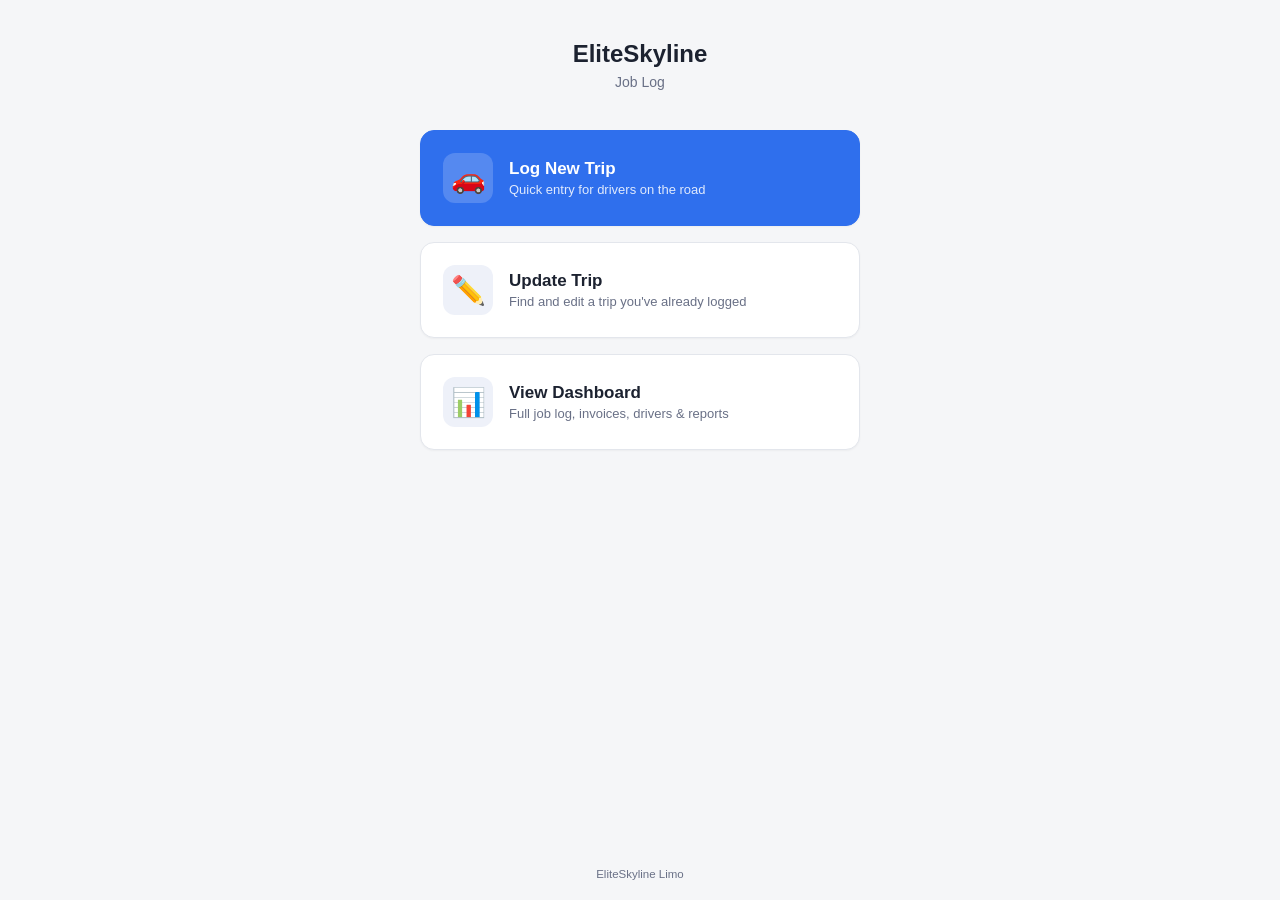
==== index.html @ 50b982e9 "Initial commit: EliteSkyline job log app with Supabase backend Static job-log dashboard for a limous" ====
<!DOCTYPE html>
<html lang="en">
<head>
<meta charset="UTF-8">
<meta name="viewport" content="width=device-width, initial-scale=1.0, maximum-scale=1">
<title>EliteSkyline — Job Log</title>
<style>
  :root{ --bg:#f5f6f8; --panel:#ffffff; --ink:#1c2230; --muted:#697086; --line:#e3e6ec; --accent:#2f6fed; --accent-ink:#ffffff; --radius:14px; }
  *{box-sizing:border-box;}
  body{margin:0;font-family:-apple-system,BlinkMacSystemFont,"Segoe UI",Roboto,Helvetica,Arial,sans-serif;background:var(--bg);color:var(--ink);min-height:100vh;display:flex;flex-direction:column;}
  header{padding:40px 20px 20px;text-align:center;}
  header h1{font-size:24px;margin:0;font-weight:700;}
  header .sub{font-size:14px;color:var(--muted);margin-top:6px;}
  main{flex:1;padding:20px;max-width:480px;margin:0 auto;width:100%;display:flex;flex-direction:column;gap:16px;}
  a.card{display:flex;align-items:center;gap:16px;background:var(--panel);border:1px solid var(--line);border-radius:var(--radius);padding:22px;text-decoration:none;color:var(--ink);box-shadow:0 1px 2px rgba(20,24,34,.04);}
  a.card:active{filter:brightness(0.97);}
  a.card .icon{font-size:28px;flex:0 0 auto;width:50px;height:50px;border-radius:12px;background:#eef1f9;display:flex;align-items:center;justify-content:center;}
  a.card .text h2{font-size:17px;margin:0 0 3px;font-weight:700;}
  a.card .text p{font-size:13px;color:var(--muted);margin:0;}
  a.card.primary{background:var(--accent);border-color:var(--accent);}
  a.card.primary .icon{background:rgba(255,255,255,.18);}
  a.card.primary .text h2{color:var(--accent-ink);}
  a.card.primary .text p{color:rgba(255,255,255,.85);}
  footer{text-align:center;color:var(--muted);font-size:11.5px;padding:20px;}
</style>
</head>
<body>

<header>
  <h1>EliteSkyline</h1>
  <div class="sub">Job Log</div>
</header>

<main>
  <a class="card primary" href="/log">
    <div class="icon">🚗</div>
    <div class="text">
      <h2>Log New Trip</h2>
      <p>Quick entry for drivers on the road</p>
    </div>
  </a>

  <a class="card" href="/update">
    <div class="icon">✏️</div>
    <div class="text">
      <h2>Update Trip</h2>
      <p>Find and edit a trip you've already logged</p>
    </div>
  </a>

  <a class="card" href="/dashboard">
    <div class="icon">📊</div>
    <div class="text">
      <h2>View Dashboard</h2>
      <p>Full job log, invoices, drivers &amp; reports</p>
    </div>
  </a>
</main>

<footer>EliteSkyline Limo</footer>

</body>
</html>
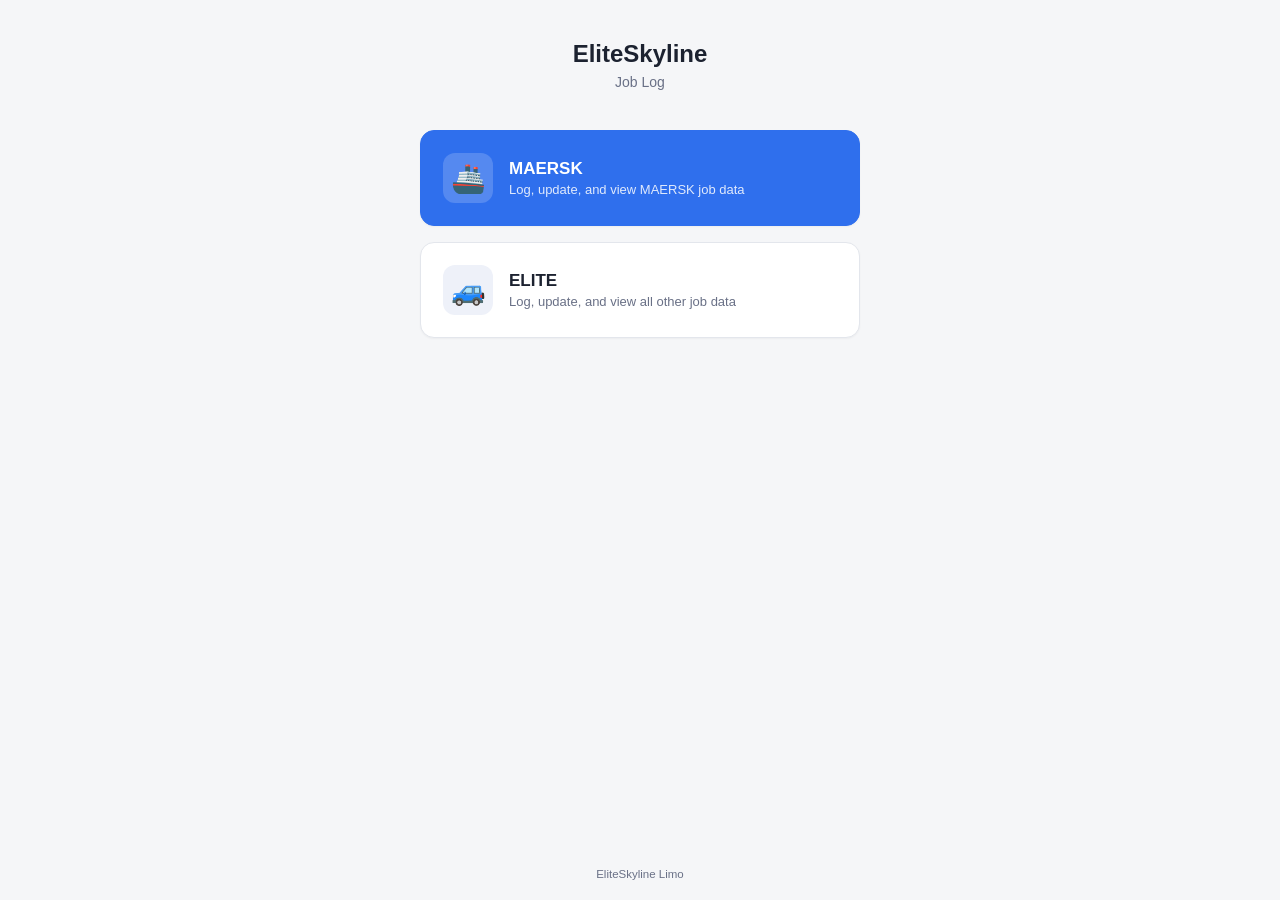
==== commit 410ea294: "Rename Non-MAERSK label to ELITE" ====
--- a/index.html
+++ b/index.html
@@ -32,27 +32,19 @@
 </header>
 
 <main>
-  <a class="card primary" href="/log">
-    <div class="icon">🚗</div>
+  <a class="card primary" href="/workspace?ws=maersk">
+    <div class="icon">🚢</div>
     <div class="text">
-      <h2>Log New Trip</h2>
-      <p>Quick entry for drivers on the road</p>
+      <h2>MAERSK</h2>
+      <p>Log, update, and view MAERSK job data</p>
     </div>
   </a>
 
-  <a class="card" href="/update">
-    <div class="icon">✏️</div>
+  <a class="card" href="/workspace?ws=nonmaersk">
+    <div class="icon">🚙</div>
     <div class="text">
-      <h2>Update Trip</h2>
-      <p>Find and edit a trip you've already logged</p>
-    </div>
-  </a>
-
-  <a class="card" href="/dashboard">
-    <div class="icon">📊</div>
-    <div class="text">
-      <h2>View Dashboard</h2>
-      <p>Full job log, invoices, drivers &amp; reports</p>
+      <h2>ELITE</h2>
+      <p>Log, update, and view all other job data</p>
     </div>
   </a>
 </main>
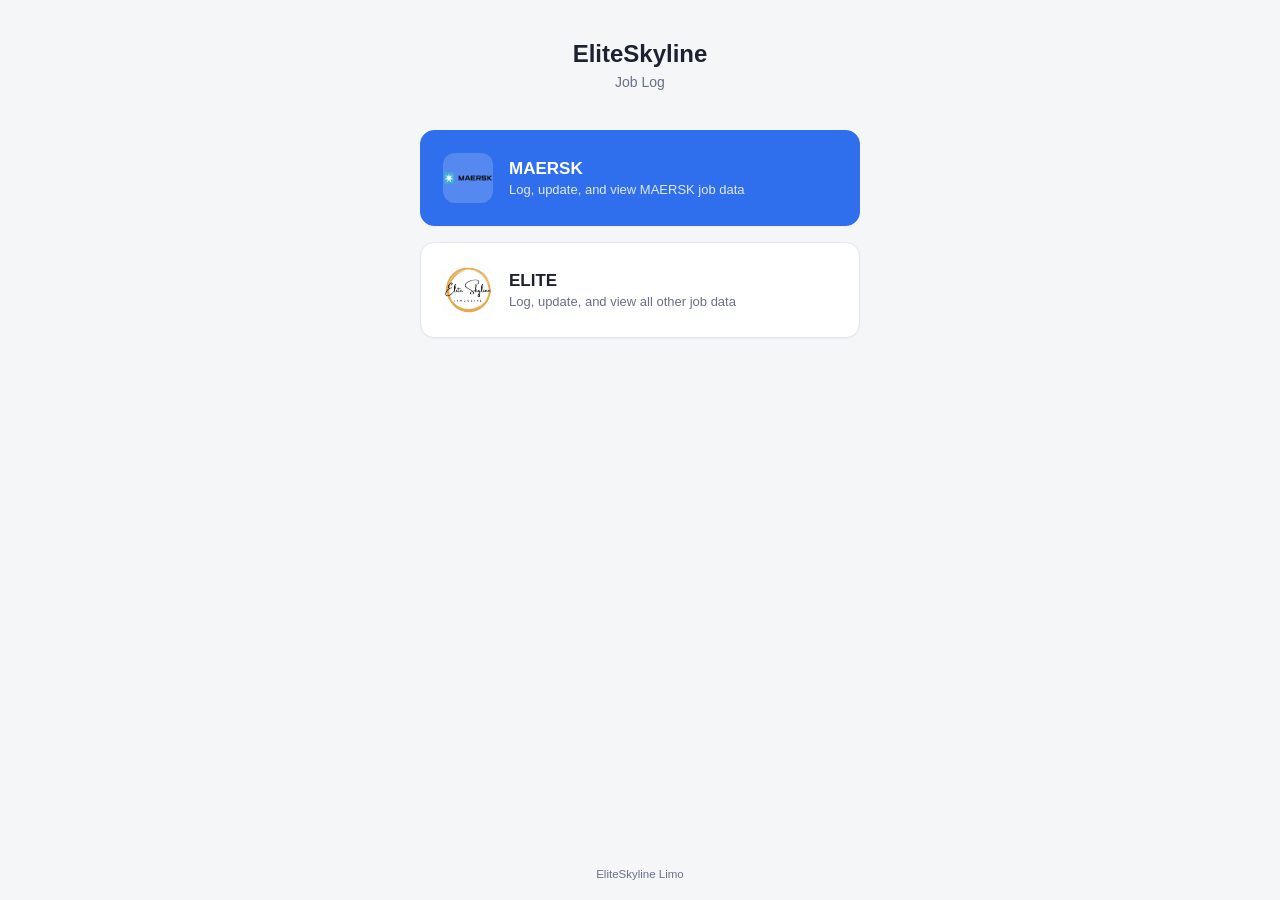
==== commit cec36eff: "Use real MAERSK and Elite Skyline logos on homepage cards" ====
--- a/index.html
+++ b/index.html
@@ -14,7 +14,8 @@
   main{flex:1;padding:20px;max-width:480px;margin:0 auto;width:100%;display:flex;flex-direction:column;gap:16px;}
   a.card{display:flex;align-items:center;gap:16px;background:var(--panel);border:1px solid var(--line);border-radius:var(--radius);padding:22px;text-decoration:none;color:var(--ink);box-shadow:0 1px 2px rgba(20,24,34,.04);}
   a.card:active{filter:brightness(0.97);}
-  a.card .icon{font-size:28px;flex:0 0 auto;width:50px;height:50px;border-radius:12px;background:#eef1f9;display:flex;align-items:center;justify-content:center;}
+  a.card .icon{font-size:28px;flex:0 0 auto;width:50px;height:50px;border-radius:12px;background:#eef1f9;display:flex;align-items:center;justify-content:center;overflow:hidden;}
+  a.card .icon img{width:100%;height:100%;object-fit:contain;}
   a.card .text h2{font-size:17px;margin:0 0 3px;font-weight:700;}
   a.card .text p{font-size:13px;color:var(--muted);margin:0;}
   a.card.primary{background:var(--accent);border-color:var(--accent);}
@@ -33,7 +34,7 @@
 
 <main>
   <a class="card primary" href="/workspace?ws=maersk">
-    <div class="icon">🚢</div>
+    <div class="icon"><img src="assets/maersk-logo.png" alt="MAERSK"></div>
     <div class="text">
       <h2>MAERSK</h2>
       <p>Log, update, and view MAERSK job data</p>
@@ -41,7 +42,7 @@
   </a>
 
   <a class="card" href="/workspace?ws=nonmaersk">
-    <div class="icon">🚙</div>
+    <div class="icon"><img src="assets/logo.png" alt="ELITE"></div>
     <div class="text">
       <h2>ELITE</h2>
       <p>Log, update, and view all other job data</p>
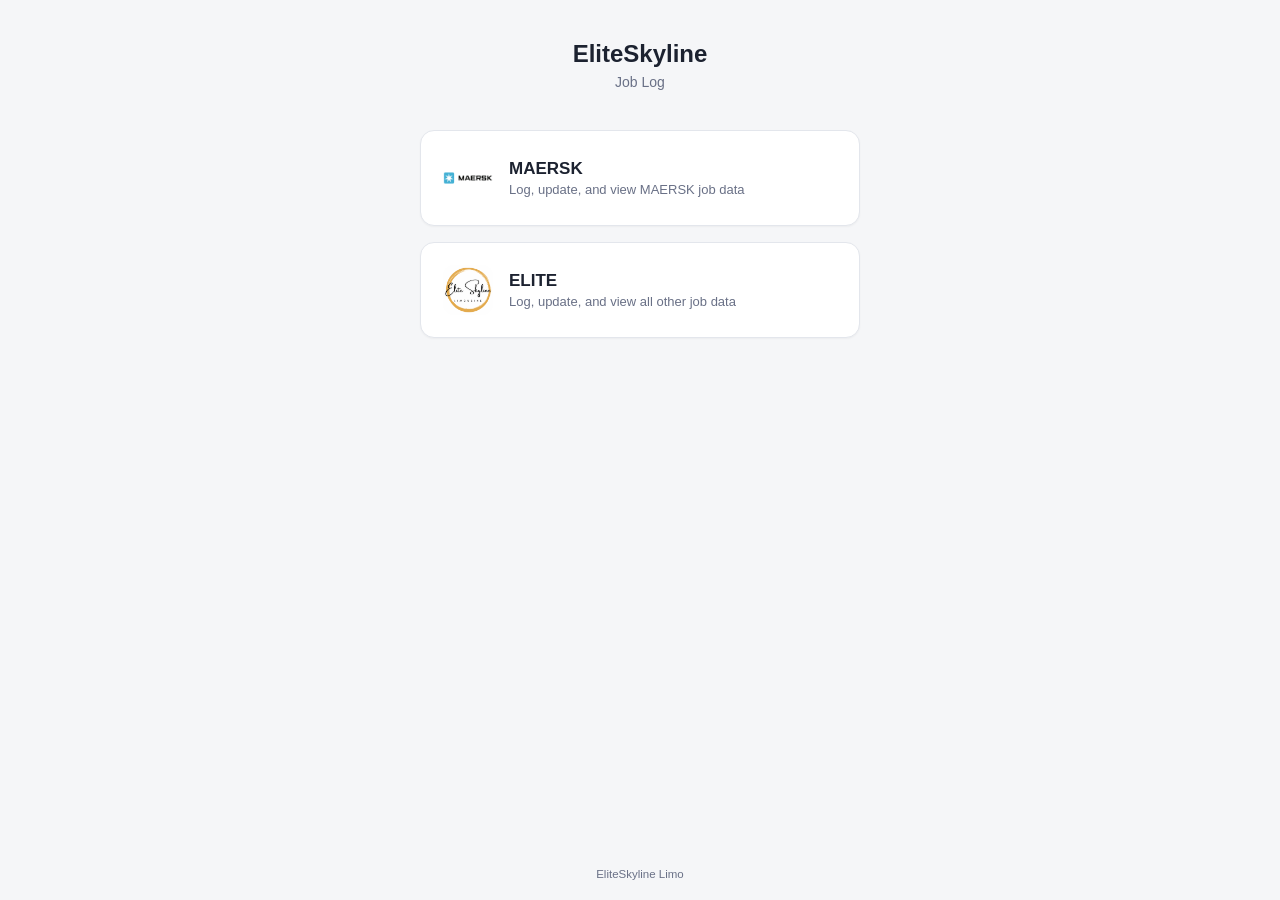
==== commit 6f2fbd6c: "Align invoice date fields; white MAERSK card and borderless icons Fixes invoice.html's INVOICE/DATE/" ====
--- a/index.html
+++ b/index.html
@@ -14,7 +14,7 @@
   main{flex:1;padding:20px;max-width:480px;margin:0 auto;width:100%;display:flex;flex-direction:column;gap:16px;}
   a.card{display:flex;align-items:center;gap:16px;background:var(--panel);border:1px solid var(--line);border-radius:var(--radius);padding:22px;text-decoration:none;color:var(--ink);box-shadow:0 1px 2px rgba(20,24,34,.04);}
   a.card:active{filter:brightness(0.97);}
-  a.card .icon{font-size:28px;flex:0 0 auto;width:50px;height:50px;border-radius:12px;background:#eef1f9;display:flex;align-items:center;justify-content:center;overflow:hidden;}
+  a.card .icon{font-size:28px;flex:0 0 auto;width:50px;height:50px;border-radius:12px;background:#fff;display:flex;align-items:center;justify-content:center;overflow:hidden;}
   a.card .icon img{width:100%;height:100%;object-fit:contain;}
   a.card .text h2{font-size:17px;margin:0 0 3px;font-weight:700;}
   a.card .text p{font-size:13px;color:var(--muted);margin:0;}
@@ -33,7 +33,7 @@
 </header>
 
 <main>
-  <a class="card primary" href="/workspace?ws=maersk">
+  <a class="card" href="/workspace?ws=maersk">
     <div class="icon"><img src="assets/maersk-logo.png" alt="MAERSK"></div>
     <div class="text">
       <h2>MAERSK</h2>
